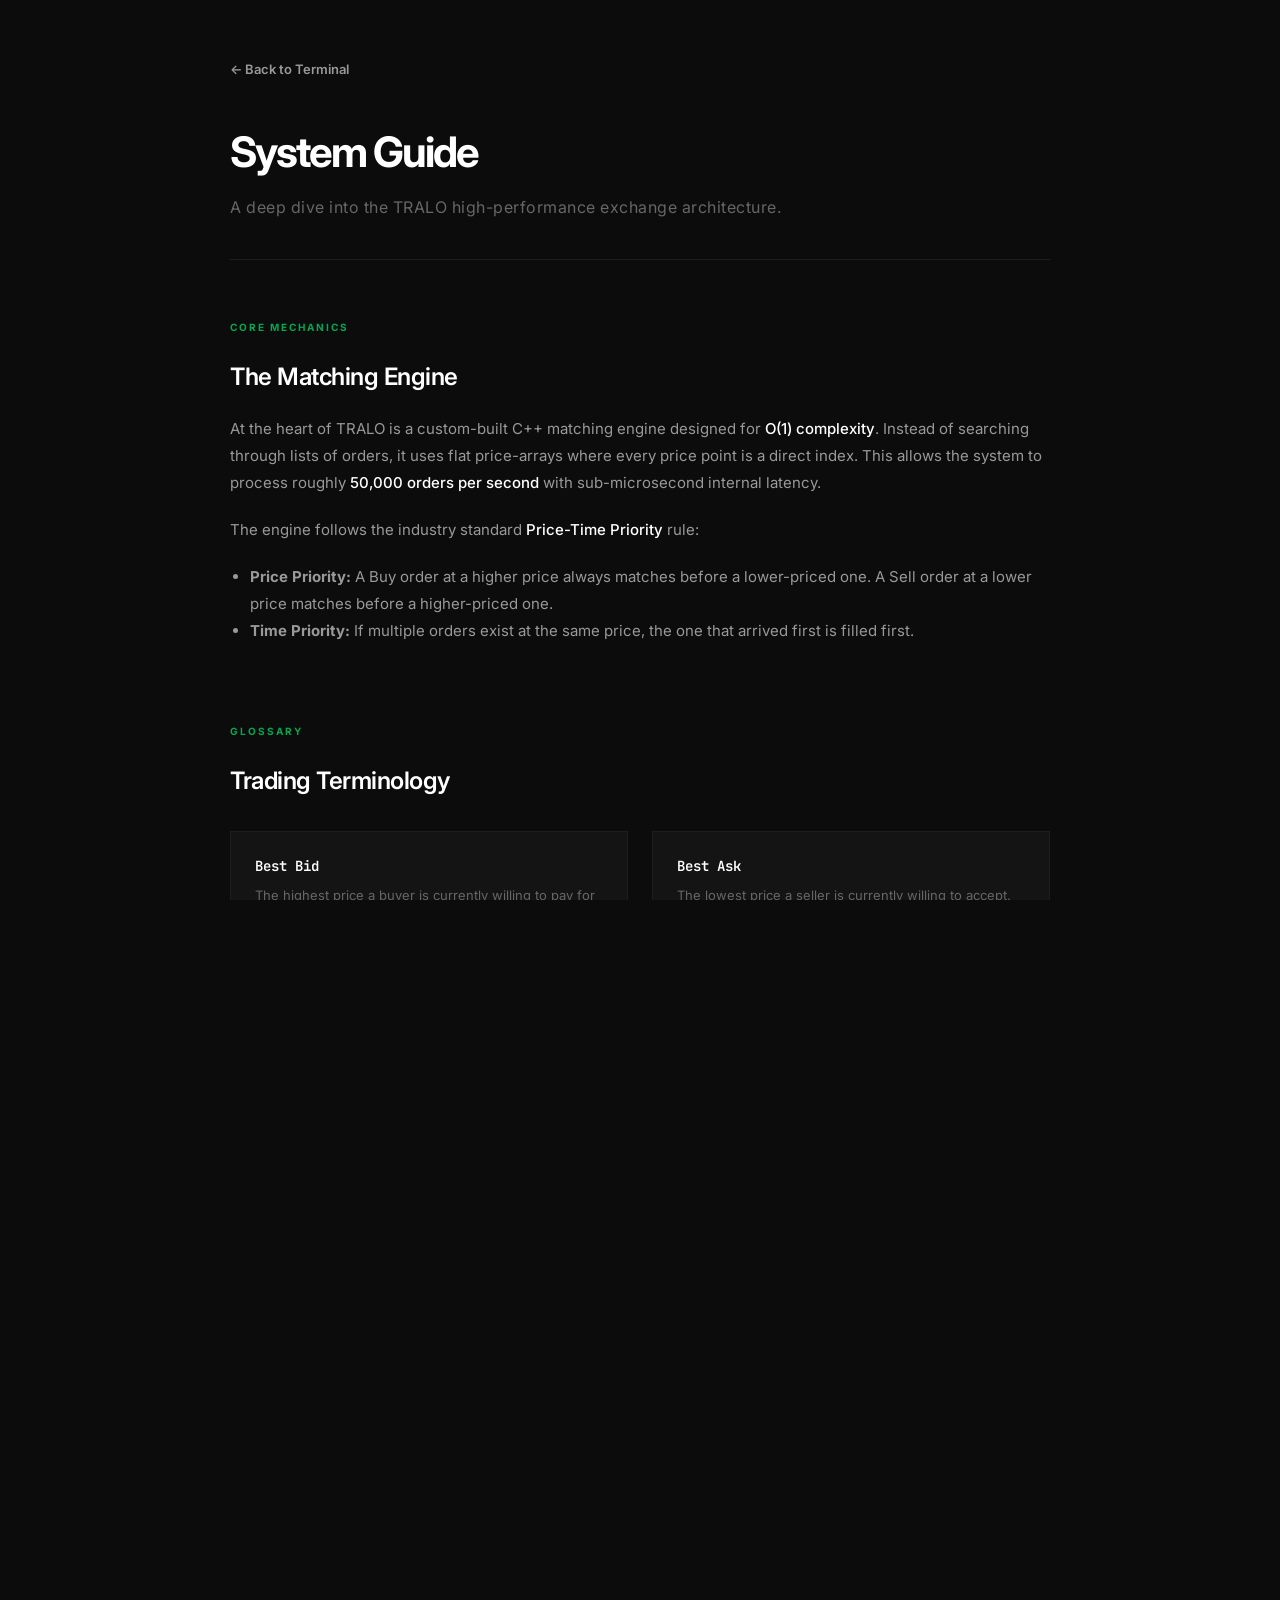
==== Frontend/guide.html @ 4547a2fd "Initial Commit" ====
<!DOCTYPE html>
<html lang="en">

<head>
    <meta charset="UTF-8">
    <meta name="viewport" content="width=device-width, initial-scale=1.0">
    <title>TRALO — System Guide</title>
    <link rel="stylesheet" href="style.css?v=3">
    <link rel="preconnect" href="https://fonts.googleapis.com">
    <link href="https://fonts.googleapis.com/css2?family=Inter:wght@300;400;500;600;700&family=JetBrains+Mono:wght@400;600&display=swap" rel="stylesheet">
    <style>
        body { overflow-y: auto; }
        .guide-container {
            max-width: 900px;
            margin: 60px auto;
            padding: 0 40px;
        }
        .guide-header {
            border-bottom: 1px solid var(--border);
            padding-bottom: 40px;
            margin-bottom: 60px;
        }
        .guide-title {
            font-size: 42px;
            font-weight: 700;
            letter-spacing: -2px;
            color: var(--bright);
            margin-bottom: 12px;
        }
        .guide-subtitle {
            font-size: 16px;
            color: var(--muted);
            letter-spacing: 0.5px;
        }
        .section {
            margin-bottom: 80px;
        }
        .section-title {
            font-size: 10px;
            font-weight: 700;
            letter-spacing: 2px;
            text-transform: uppercase;
            color: var(--green);
            margin-bottom: 24px;
        }
        .guide-h2 {
            font-size: 24px;
            font-weight: 600;
            color: var(--bright);
            margin-bottom: 20px;
            letter-spacing: -0.5px;
        }
        .guide-p {
            font-size: 15px;
            color: var(--soft);
            line-height: 1.8;
            margin-bottom: 20px;
        }
        .glossary-grid {
            display: grid;
            grid-template-columns: 1fr 1fr;
            gap: 24px;
            margin-top: 32px;
        }
        .glossary-card {
            background: var(--surface);
            border: 1px solid var(--border);
            padding: 24px;
        }
        .glossary-term {
            font-family: var(--mono);
            font-size: 14px;
            font-weight: 600;
            color: var(--bright);
            margin-bottom: 8px;
        }
        .glossary-def {
            font-size: 13px;
            color: var(--muted);
            line-height: 1.6;
        }
        .back-link {
            display: inline-flex;
            align-items: center;
            gap: 8px;
            color: var(--soft);
            text-decoration: none;
            font-size: 13px;
            font-weight: 600;
            margin-bottom: 40px;
            transition: color 0.2s;
        }
        .back-link:hover { color: var(--bright); }
        .highlight { color: var(--bright); font-weight: 500; }
        
        .bot-grid {
            display: grid;
            grid-template-columns: repeat(auto-fit, minmax(200px, 1fr));
            gap: 16px;
            margin-top: 24px;
        }
        .bot-card {
            background: var(--surface2);
            padding: 20px;
            border-bottom: 2px solid var(--border);
        }
        .bot-name {
            font-size: 12px;
            font-weight: 700;
            letter-spacing: 1px;
            color: var(--text);
            margin-bottom: 8px;
        }
        .bot-desc {
            font-size: 11px;
            color: var(--muted);
            line-height: 1.5;
        }

        .alert-box {
            background: rgba(0, 168, 82, 0.05);
            border-left: 3px solid var(--green);
            padding: 24px;
            margin: 40px 0;
        }
        .alert-title {
            font-size: 13px;
            font-weight: 700;
            color: var(--green);
            margin-bottom: 8px;
            text-transform: uppercase;
            letter-spacing: 1px;
        }
    </style>
</head>

<body>
    <div class="guide-container">
        <a href="index.html" class="back-link">← Back to Terminal</a>

        <header class="guide-header">
            <h1 class="guide-title">System Guide</h1>
            <p class="guide-subtitle">A deep dive into the TRALO high-performance exchange architecture.</p>
        </header>

        <!-- Section: How it Works -->
        <section class="section">
            <div class="section-title">Core Mechanics</div>
            <h2 class="guide-h2">The Matching Engine</h2>
            <p class="guide-p">
                At the heart of TRALO is a custom-built C++ matching engine designed for <span class="highlight">O(1) complexity</span>. 
                Instead of searching through lists of orders, it uses flat price-arrays where every price point is a direct index. 
                This allows the system to process roughly <span class="highlight">50,000 orders per second</span> with sub-microsecond internal latency.
            </p>
            <p class="guide-p">
                The engine follows the industry standard <span class="highlight">Price-Time Priority</span> rule:
            </p>
            <ul class="guide-p" style="padding-left: 20px;">
                <li><strong>Price Priority:</strong> A Buy order at a higher price always matches before a lower-priced one. A Sell order at a lower price matches before a higher-priced one.</li>
                <li><strong>Time Priority:</strong> If multiple orders exist at the same price, the one that arrived first is filled first.</li>
            </ul>
        </section>

        <!-- Section: Glossary -->
        <section class="section">
            <div class="section-title">Glossary</div>
            <h2 class="guide-h2">Trading Terminology</h2>
            <div class="glossary-grid">
                <div class="glossary-card">
                    <div class="glossary-term">Best Bid</div>
                    <div class="glossary-def">The highest price a buyer is currently willing to pay for a stock. It represents the "front" of the Buy queue.</div>
                </div>
                <div class="glossary-card">
                    <div class="glossary-term">Best Ask</div>
                    <div class="glossary-def">The lowest price a seller is currently willing to accept. Also known as the "Offer."</div>
                </div>
                <div class="glossary-card">
                    <div class="glossary-term">Spread</div>
                    <div class="glossary-def">The gap between the Best Ask and the Best Bid. A tighter spread usually indicates a more liquid and healthy market.</div>
                </div>
                <div class="glossary-card">
                    <div class="glossary-term">Market Depth</div>
                    <div class="glossary-def">The list of all pending orders at different price levels. It shows how much "supply" and "demand" exists beyond the ticker price.</div>
                </div>
                <div class="glossary-card">
                    <div class="glossary-term">Limit Order</div>
                    <div class="glossary-def">An order to trade at a specific price or better. It doesn't fill immediately unless a matching price exists in the book.</div>
                </div>
                <div class="glossary-card">
                    <div class="glossary-term">Fill Rate</div>
                    <div class="glossary-def">The percentage of your total orders that resulted in a successful trade (match). </div>
                </div>
            </div>
        </section>

        <!-- Section: Market Participants -->
        <section class="section">
            <div class="section-title">The Ecosystem</div>
            <h2 class="guide-h2">Simulated Traders (Bots)</h2>
            <p class="guide-p">
                To create a realistic trading environment, the system spawns 40 concurrent bot threads that simulate different market behaviors:
            </p>
            <div class="bot-grid">
                <div class="bot-card">
                    <div class="bot-name">Retail Traders</div>
                    <div class="bot-desc">Simulate individual humans. They place small, infrequent orders with random delays.</div>
                </div>
                <div class="bot-card">
                    <div class="bot-name">HFT Algos</div>
                    <div class="bot-desc">High-Frequency Trading bots. They spray thousands of orders to capture tiny price movements.</div>
                </div>
                <div class="bot-card">
                    <div class="bot-name">Market Makers</div>
                    <div class="bot-desc">Critical for liquidity. They constantly quote both Buy and Sell prices to keep the spread tight.</div>
                </div>
                <div class="bot-card">
                    <div class="bot-name">Snipers</div>
                    <div class="bot-desc">Stealthy bots that wait for specific bursts of volume to execute large "hidden" trades.</div>
                </div>
            </div>
        </section>

        <!-- Section: FAQ -->
        <section class="section">
            <div class="section-title">Technical FAQ</div>
            <h2 class="guide-h2">Common Questions</h2>
            
            <div class="alert-box">
                <div class="alert-title">Why does the Admin stream start at zero?</div>
                <p class="guide-p" style="margin-bottom: 0;">
                    The C++ Engine starts as soon as the backend launches. However, the Frontend only connects to a <span class="highlight">Live Stream</span>. 
                    The exchange does not store historical bot trades in a database to preserve performance. When you open the Admin page, 
                    you are "tuning in" to the live broadcast—you only see events occurring from that moment onwards.
                </p>
            </div>

            <div class="alert-box">
                <div class="alert-title">Price Improvement (Better Fills)</div>
                <p class="guide-p" style="margin-bottom: 0;">
                    If you place a BUY order at ₹3000 while the Best Ask is ₹2500, the exchange will match you at <span class="highlight">₹2500</span>. 
                    A Limit Order says: "I want to buy at THIS price OR BETTER." Since ₹2500 is better for you than ₹3000, the system gives you the lower price. 
                    This is a standard feature of real-world exchanges.
                </p>
            </div>

            <div class="alert-box" style="border-left-color: var(--red); background: rgba(255, 68, 68, 0.05);">
                <div class="alert-title" style="color: var(--red);">Circuit Breakers (Price Bands)</div>
                <p class="guide-p" style="margin-bottom: 0;">
                    To prevent "fat-finger" errors (accidentally typing too many zeros), the exchange enforces a <span class="highlight">±20% Price Band</span>. 
                    If you try to buy a stock trading at ₹2500 for ₹5000, the order will be rejected. This protects traders from extreme losses due to typos.
                </p>
            </div>
        </section>

        <footer style="padding: 100px 0 60px; text-align: center; border-top: 1px solid var(--border); color: var(--muted); font-size: 12px; letter-spacing: 1px;">
            TRALO EXCHANGE SIMULATION · VERSION 3.0
        </footer>
    </div>
</body>

</html>
---- Frontend/style.css ----
/* ===================================================
   TRALO — Exchange Terminal
   Monotonous Dark Theme — Charcoal / Silver / Black
=================================================== */

*, *::before, *::after { box-sizing: border-box; margin: 0; padding: 0; }

:root {
    --black:    #000000;
    --bg:       #0c0c0c;
    --surface:  #141414;
    --surface2: #1a1a1a;
    --border:   #1e1e1e;
    --border2:  #2a2a2a;
    --dim:      #444444;
    --muted:    #666666;
    --soft:     #999999;
    --text:     #d8d8d8;
    --bright:   #ffffff;
    --green:    #00a852;
    --green-dim:#005c2d;
    --red:      #e01c2e;
    --red-dim:  #7a0f19;
    --mono:     'JetBrains Mono', monospace;
}

html, body {
    height: 100%;
    background: var(--bg);
    color: var(--text);
    font-family: 'Inter', system-ui, sans-serif;
    font-size: 13px;
    line-height: 1.5;
    overflow: hidden;
}

/* ===== SCREENS ===== */
.screen { display: none; height: 100vh; width: 100%; }
.screen.active { display: flex; flex-direction: column; }

/* ===== AUTH ===== */
#screen-auth {
    justify-content: center;
    align-items: center;
    background: var(--bg);
}

.auth-wrapper {
    display: flex;
    flex-direction: column;
    align-items: center;
    gap: 40px;
    width: 100%;
    max-width: 440px;
    padding: 24px;
}

.brand { text-align: center; }
.brand-logo {
    font-size: 36px;
    font-weight: 700;
    letter-spacing: -2px;
    color: var(--bright);
}
.brand-sub {
    font-size: 12px;
    color: var(--muted);
    margin-top: 6px;
    letter-spacing: 0.5px;
}

.auth-card {
    width: 100%;
    background: var(--surface);
    border: 1px solid var(--border2);
    padding: 32px;
}

.auth-tabs {
    display: flex;
    border-bottom: 1px solid var(--border2);
    margin-bottom: 28px;
}

.auth-tab {
    flex: 1;
    background: none;
    border: none;
    border-bottom: 2px solid transparent;
    padding: 10px;
    color: var(--muted);
    font-weight: 600;
    font-size: 13px;
    cursor: pointer;
    letter-spacing: 0.5px;
    transition: color 0.2s;
}
.auth-tab.active { color: var(--bright); border-bottom-color: var(--bright); }

.auth-panel { display: none; }
.auth-panel.active { display: block; }

.form-field { margin-bottom: 20px; }
.form-field label {
    display: block;
    font-size: 10px;
    font-weight: 600;
    text-transform: uppercase;
    letter-spacing: 1.2px;
    color: var(--soft);
    margin-bottom: 8px;
}
.form-field input, .form-field select {
    width: 100%;
    background: var(--black);
    border: 1px solid var(--border2);
    color: var(--bright);
    padding: 11px 14px;
    font-size: 14px;
    outline: none;
    transition: border-color 0.2s;
}
.form-field input:focus, .form-field select:focus { border-color: var(--dim); }

.btn-primary {
    width: 100%;
    background: #fff;
    color: #000;
    border: none;
    padding: 14px;
    font-weight: 700;
    font-size: 13px;
    cursor: pointer;
    letter-spacing: 0.5px;
    transition: background 0.15s, transform 0.1s, box-shadow 0.1s;
    margin-top: 4px;
    position: relative;
}
.btn-primary:hover  { background: #e0e0e0; }
.btn-primary:active { background: #bdbdbd; transform: scale(0.98); box-shadow: 0 0 0 2px #555 inset; }

.form-error  { color: var(--red);   font-size: 12px; margin-bottom: 12px; min-height: 18px; }
.form-success{ color: var(--green); font-size: 12px; margin-bottom: 12px; min-height: 18px; }

/* ===== TOPBAR ===== */
.topbar {
    height: 52px;
    min-height: 52px;
    background: var(--surface);
    border-bottom: 1px solid var(--border);
    display: flex;
    align-items: center;
    justify-content: space-between;
    padding: 0 24px;
    gap: 16px;
    flex-shrink: 0;
}

.topbar-left  { display: flex; align-items: center; gap: 12px; }
.topbar-center{ display: flex; align-items: center; gap: 0; }
.topbar-right { display: flex; align-items: center; gap: 16px; }

.nav-logo {
    font-weight: 700;
    font-size: 18px;
    letter-spacing: -1px;
    color: var(--bright);
}

.nav-tag {
    font-size: 9px;
    font-weight: 700;
    letter-spacing: 2px;
    text-transform: uppercase;
    background: var(--border2);
    color: var(--soft);
    padding: 2px 7px;
}
.nav-tag.admin { background: var(--green-dim); color: var(--green); }

.nav-user { font-size: 12px; color: var(--soft); }

.ws-indicator {
    display: flex;
    align-items: center;
    gap: 5px;
    font-size: 10px;
    color: var(--muted);
    letter-spacing: 1px;
}
.ws-dot {
    width: 6px; height: 6px;
    border-radius: 50%;
    background: var(--muted);
    transition: background 0.5s;
}
.ws-indicator.connected .ws-dot { background: var(--green); animation: pulse 2s infinite; }

@keyframes pulse {
    0%,100% { opacity: 1; }
    50% { opacity: 0.3; }
}

.logout-btn { background: transparent; border: 1px solid var(--border2); color: var(--muted); padding: 4px 12px; border-radius: 4px; cursor: pointer; font-size: 12px; transition: border-color 0.15s, color 0.15s, transform 0.1s; }
.logout-btn:hover  { border-color: var(--dim); color: var(--text); }
.logout-btn:active { transform: scale(0.96); border-color: #666; }

/* ===== TRADER LAYOUT ===== */
.trader-layout {
    display: grid;
    grid-template-columns: 260px 1fr 300px;
    flex: 1;
    overflow: hidden;
}

/* ---- Market Watch ---- */
.market-watch {
    background: var(--surface);
    border-right: 1px solid var(--border);
    display: flex;
    flex-direction: column;
    overflow: hidden;
}

.panel-title {
    font-size: 10px;
    font-weight: 700;
    letter-spacing: 1.5px;
    text-transform: uppercase;
    color: var(--muted);
    padding: 16px 20px 12px;
    border-bottom: 1px solid var(--border);
    flex-shrink: 0;
}

.stock-list { overflow-y: auto; flex: 1; }

.stock-item {
    padding: 16px 20px;
    border-bottom: 1px solid var(--border);
    cursor: pointer;
    display: flex;
    justify-content: space-between;
    align-items: center;
    transition: background 0.15s;
}
.stock-item:hover { background: var(--surface2); }
.stock-item.selected {
    background: var(--surface2);
    border-left: 2px solid var(--green);
}

.stock-name {
    font-weight: 600;
    font-size: 13px;
    color: var(--bright);
    letter-spacing: -0.3px;
}
.stock-exchange { font-size: 10px; color: var(--muted); margin-top: 2px; }

.stock-price-col { text-align: right; }
.stock-price {
    font-family: var(--mono);
    font-size: 13px;
    font-weight: 600;
    color: var(--text);
}
.stock-bid { font-size: 10px; color: var(--muted); margin-top: 2px; font-family: var(--mono); }

/* ---- Main Center ---- */
.trader-main {
    display: flex;
    flex-direction: column;
    overflow-y: auto;
    background: var(--bg);
}

.empty-state {
    flex: 1;
    display: flex;
    flex-direction: column;
    gap: 12px;
    justify-content: center;
    align-items: center;
    color: var(--muted);
}
.empty-icon { font-size: 40px; opacity: 0.3; }
.empty-text { font-size: 13px; }

.detail-pane { display: flex; flex-direction: column; height: 100%; }
.detail-pane.hidden { display: none; }

.detail-header {
    display: flex;
    align-items: center;
    gap: 32px;
    padding: 20px 28px;
    border-bottom: 1px solid var(--border);
    flex-shrink: 0;
    flex-wrap: wrap;
}

.detail-symbol {
    font-size: 22px;
    font-weight: 700;
    color: var(--bright);
    letter-spacing: -1px;
}
.detail-exchange { font-size: 11px; color: var(--muted); margin-top: 2px; }

.detail-prices { display: flex; align-items: center; gap: 20px; flex: 1; }
.price-box { display: flex; flex-direction: column; gap: 3px; }
.price-label { font-size: 10px; color: var(--muted); text-transform: uppercase; letter-spacing: 0.8px; }
.price-value { font-family: var(--mono); font-size: 18px; font-weight: 600; color: var(--text); }
.price-value.buy { color: var(--green); }
.price-value.sell { color: var(--red); }
.price-sep { color: var(--border2); font-size: 20px; }

.btn-close-detail {
    margin-left: auto;
    background: none;
    border: 1px solid var(--border2);
    color: var(--muted);
    width: 32px; height: 32px;
    cursor: pointer;
    font-size: 14px;
    display: flex; align-items: center; justify-content: center;
    transition: border-color 0.2s;
}
.btn-close-detail:hover { border-color: var(--dim); color: var(--text); }

/* Market Depth */
.depth-section {
    display: flex;
    padding: 20px 28px;
    gap: 0;
    border-bottom: 1px solid var(--border);
    flex-shrink: 0;
}
.depth-half { flex: 1; }
.depth-divider { width: 1px; background: var(--border); margin: 0 20px; }

.depth-header {
    display: grid;
    grid-template-columns: 1fr 1fr 1fr;
    padding: 0 0 8px;
    font-size: 10px;
    font-weight: 600;
    letter-spacing: 1px;
    color: var(--muted);
    text-transform: uppercase;
    border-bottom: 1px solid var(--border);
    margin-bottom: 4px;
}
.depth-col { }
.depth-col.qty { text-align: center; }
.depth-col.bar-header { text-align: right; }

.depth-rows { display: flex; flex-direction: column; gap: 1px; }
.depth-row {
    display: grid;
    grid-template-columns: 1fr 1fr 1fr;
    padding: 5px 0;
    font-family: var(--mono);
    font-size: 11px;
    position: relative;
    border-radius: 2px;
    overflow: hidden;
}
.depth-bar {
    position: absolute;
    top: 0; bottom: 0;
    opacity: 0.08;
    border-radius: 2px;
}
.buy-side .depth-bar  { background: var(--green); right: 0; }
.sell-side .depth-bar { background: var(--red);   left: 0; }
.depth-price.buy-price  { color: var(--green); position: relative; z-index: 1; }
.depth-price.sell-price { color: var(--red);   position: relative; z-index: 1; }
.depth-qty { text-align: center; position: relative; z-index: 1; color: var(--soft); }
.depth-bar-cell { text-align: right; position: relative; z-index: 1; }

/* Order Section */
.order-section {
    padding: 20px 28px;
    flex-shrink: 0;
}

.order-tabs {
    display: flex;
    gap: 0;
    border: 1px solid var(--border2);
    width: fit-content;
    margin-bottom: 20px;
}

.order-tab {
    background: none;
    border: none;
    padding: 8px 28px;
    font-size: 12px;
    font-weight: 700;
    letter-spacing: 1px;
    cursor: pointer;
    color: var(--muted);
    transition: background 0.2s, color 0.2s;
}
.order-tab.active.buy-tab  { background: var(--green); color: white; }
.order-tab.active.sell-tab { background: var(--red); color: white; }
.order-tab:not(.active)    { }
.order-tab:not(.active):hover { background: var(--surface2); color: var(--text); }

.order-fields { display: flex; gap: 20px; margin-bottom: 16px; }
.field-group { flex: 1; }
.field-group label {
    display: block;
    font-size: 10px;
    font-weight: 600;
    text-transform: uppercase;
    letter-spacing: 1px;
    color: var(--muted);
    margin-bottom: 8px;
}
.field-group input {
    width: 100%;
    background: var(--surface);
    border: 1px solid var(--border2);
    color: var(--bright);
    padding: 10px 14px;
    font-size: 14px;
    font-family: var(--mono);
    outline: none;
}
.field-group input:focus { border-color: var(--dim); }

.order-total {
    font-family: var(--mono);
    font-size: 12px;
    color: var(--soft);
    margin-bottom: 16px;
}

.btn-order {
    border: none;
    padding: 12px 32px;
    font-weight: 700;
    font-size: 13px;
    cursor: pointer;
    letter-spacing: 0.5px;
    transition: opacity 0.15s, transform 0.1s;
}
.btn-order.buy  { background: var(--green); color: white; }
.btn-order.sell { background: var(--red);   color: white; }
.btn-order:hover  { opacity: 0.85; }
.btn-order:active { opacity: 0.7; transform: scale(0.97); }

.market-tip {
    font-size: 11px;
    padding: 10px 14px;
    background: var(--surface2);
    border-left: 3px solid var(--dim);
    margin-bottom: 16px;
    color: var(--soft);
    line-height: 1.5;
}
.market-tip em {
    color: var(--bright);
    font-style: normal;
    font-weight: 600;
    font-family: var(--mono);
}
.market-tip.ready-buy { border-left-color: var(--green); }
.market-tip.ready-sell { border-left-color: var(--red); }

/* ---- Orders Panel ---- */
.orders-panel {
    background: var(--surface);
    border-left: 1px solid var(--border);
    display: flex;
    flex-direction: column;
    overflow: hidden;
}

.system-latency {
    font-family: var(--mono);
    font-size: 10px;
    color: var(--green);
    padding: 8px 20px;
    border-bottom: 1px solid var(--border);
    letter-spacing: 0.5px;
}

.orders-list { overflow-y: auto; flex: 1; padding: 8px 0; }

.no-orders-msg {
    color: var(--muted);
    font-size: 12px;
    padding: 24px 20px;
    text-align: center;
}

.order-entry {
    padding: 12px 20px;
    border-bottom: 1px solid var(--border);
}
.order-entry-top {
    display: flex;
    justify-content: space-between;
    align-items: center;
    margin-bottom: 4px;
}
.order-sym    { font-weight: 600; font-size: 12px; color: var(--bright); }
.order-type   { font-size: 10px; font-weight: 700; letter-spacing: 1px; }
.order-type.BUY  { color: var(--green); }
.order-type.SELL { color: var(--red);   }

.order-entry-bot {
    display: flex;
    justify-content: space-between;
    font-family: var(--mono);
    font-size: 11px;
    color: var(--soft);
}
.order-latency-val {
    font-weight: 600;
    color: var(--green);
}
.order-status {
    font-size: 10px;
    color: var(--muted);
}
.order-status.filled { color: var(--green); }
.order-status.pending { color: var(--soft); }

/* ===== ADMIN ===== */
.admin-nav {
    background: none;
    border: none;
    border-bottom: 2px solid transparent;
    color: var(--muted);
    font-size: 12px;
    font-weight: 600;
    letter-spacing: 0.5px;
    cursor: pointer;
    padding: 0 20px;
    height: 52px;
    transition: color 0.2s;
}
.admin-nav.active { color: var(--bright); border-bottom-color: var(--bright); }

.admin-panel { display: none; flex: 1; flex-direction: column; overflow-y: auto; }
.admin-panel.active { display: flex; }

.admin-metrics {
    display: grid;
    grid-template-columns: repeat(4, 1fr);
    gap: 0;
    border-bottom: 1px solid var(--border);
    flex-shrink: 0;
}

.admin-metric-card {
    padding: 20px 28px;
    border-right: 1px solid var(--border);
}
.admin-metric-card:last-child { border-right: none; }
.admin-metric-card label {
    display: block;
    font-size: 10px;
    font-weight: 600;
    letter-spacing: 1px;
    text-transform: uppercase;
    color: var(--muted);
    margin-bottom: 8px;
}
.metric-value {
    font-family: var(--mono);
    font-size: 22px;
    font-weight: 600;
    color: var(--bright);
}
.metric-value span { font-size: 13px; color: var(--muted); }

/* Stream Table */
.stream-table-wrap { flex: 1; overflow-y: auto; }
.stream-table {
    width: 100%;
    border-collapse: collapse;
    font-size: 12px;
}
.stream-table th {
    text-align: left;
    padding: 12px 20px;
    font-size: 10px;
    font-weight: 600;
    letter-spacing: 1px;
    text-transform: uppercase;
    color: var(--muted);
    border-bottom: 1px solid var(--border);
    position: sticky;
    top: 0;
    background: var(--surface);
    z-index: 2;
}
.stream-table td {
    padding: 10px 20px;
    border-bottom: 1px solid var(--border);
    font-family: var(--mono);
    color: var(--text);
}
.stream-table tbody tr:hover { background: var(--surface2); }

.side-badge {
    font-size: 10px;
    font-weight: 700;
    letter-spacing: 0.5px;
    padding: 2px 6px;
    border-radius: 2px;
}
.side-badge.BUY  { background: var(--green-dim); color: var(--green); }
.side-badge.SELL { background: var(--red-dim);   color: var(--red); }

.source-badge {
    font-size: 10px;
    font-weight: 600;
    padding: 2px 6px;
    letter-spacing: 0.5px;
}
.source-badge.manual { color: var(--bright); background: var(--border2); }
.source-badge.bot    { color: var(--muted);  background: transparent; }

.status-accepted { color: var(--green); font-size: 11px; }
.status-filled   { color: var(--bright); font-size: 11px; font-weight: 600; }

/* Fairness Panel */
#panel-fairness {
    padding: 28px;
    flex-direction: column;
    gap: 24px;
}
.fairness-grid {
    display: grid;
    grid-template-columns: 1fr 1fr;
    gap: 24px;
}
.chart-card {
    background: var(--surface);
    border: 1px solid var(--border);
    padding: 24px;
    display: flex;
    flex-direction: column;
    gap: 8px;
}
.chart-title {
    font-size: 13px;
    font-weight: 600;
    color: var(--bright);
}
.chart-desc {
    font-size: 11px;
    color: var(--muted);
    line-height: 1.6;
    margin-bottom: 8px;
}
.chart-wrap { position: relative; height: 260px; }

.fairness-note {
    background: var(--surface);
    border: 1px solid var(--border);
    border-left: 3px solid var(--green);
    padding: 16px 20px;
    font-size: 12px;
    color: var(--soft);
    line-height: 1.7;
}
.fairness-note strong { color: var(--text); }
.fairness-note em { color: var(--bright); font-style: normal; }

/* ===== SCROLLBAR ===== */
::-webkit-scrollbar       { width: 5px; height: 5px; }
::-webkit-scrollbar-track { background: transparent; }
::-webkit-scrollbar-thumb { background: var(--border2); border-radius: 3px; }

.hidden { display: none !important; }
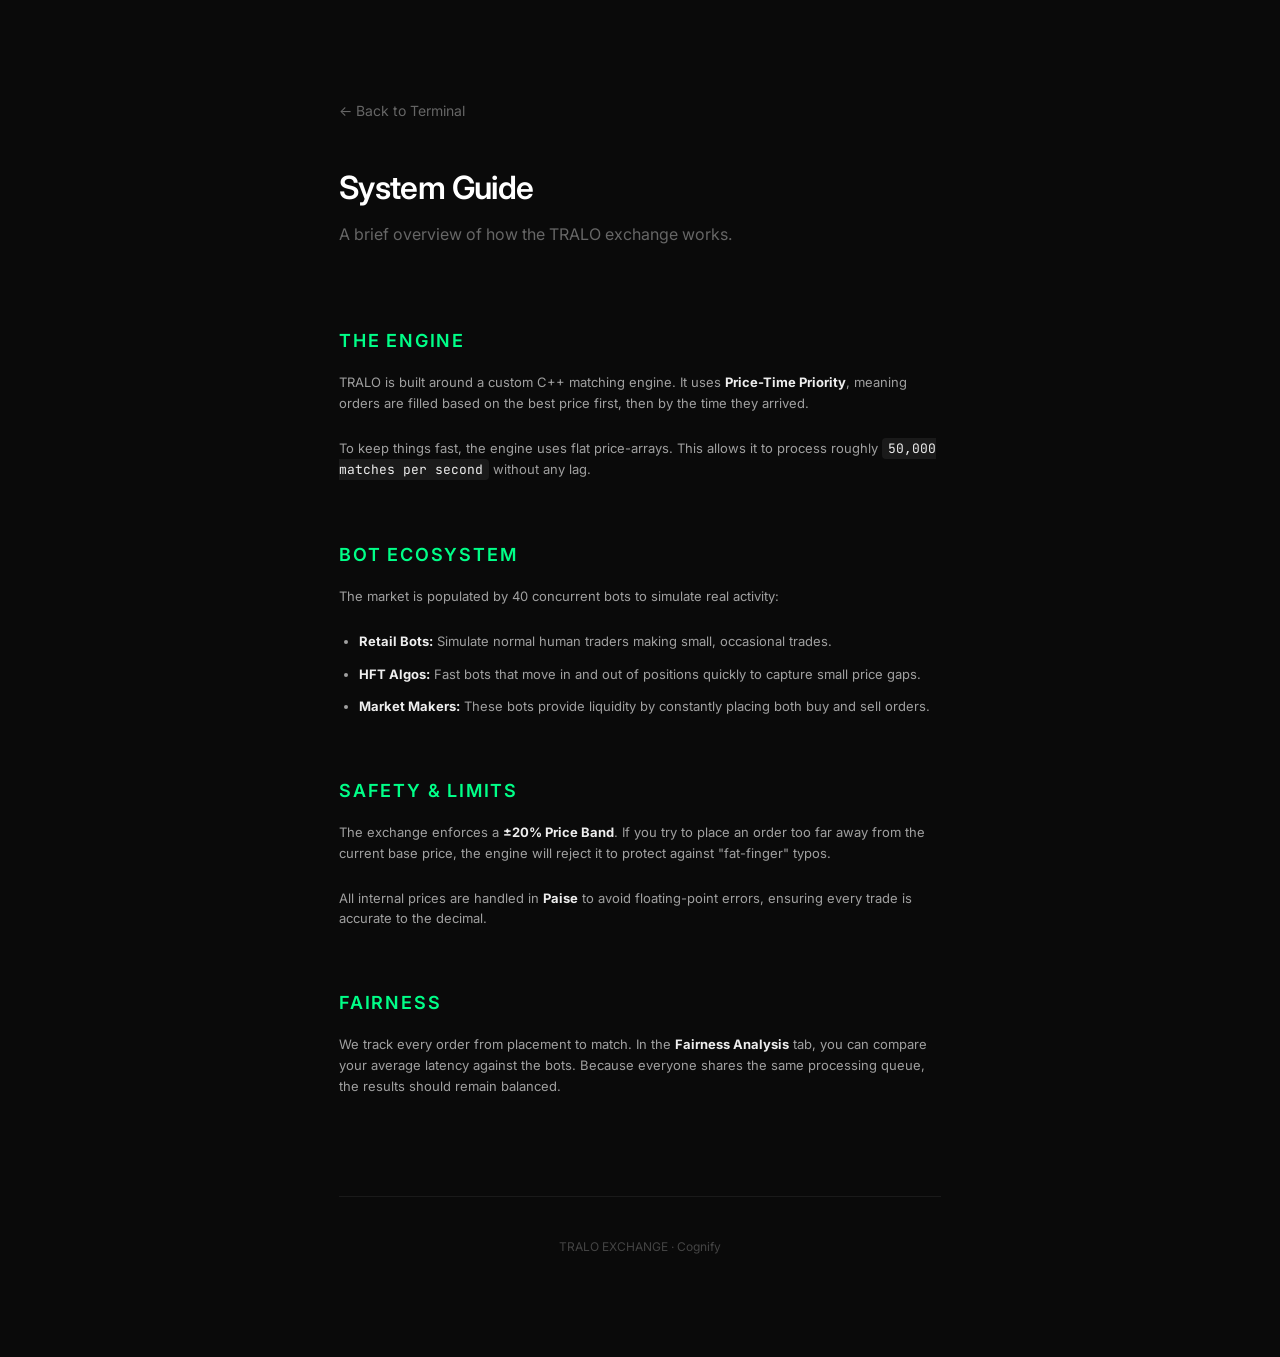
==== commit f5637c0b: "New Chnages added - Fairness Analysation and Frontend updation." ====
--- a/Frontend/guide.html
+++ b/Frontend/guide.html
@@ -4,258 +4,174 @@
 <head>
     <meta charset="UTF-8">
     <meta name="viewport" content="width=device-width, initial-scale=1.0">
-    <title>TRALO — System Guide</title>
-    <link rel="stylesheet" href="style.css?v=3">
-    <link rel="preconnect" href="https://fonts.googleapis.com">
-    <link href="https://fonts.googleapis.com/css2?family=Inter:wght@300;400;500;600;700&family=JetBrains+Mono:wght@400;600&display=swap" rel="stylesheet">
+    <title>TRALO - Guide</title>
+    <link rel="stylesheet" href="style.css?v=4">
+    <link href="https://fonts.googleapis.com/css2?family=Inter:wght@400;600&family=JetBrains+Mono&display=swap"
+        rel="stylesheet">
     <style>
-        body { overflow-y: auto; }
-        .guide-container {
-            max-width: 900px;
-            margin: 60px auto;
-            padding: 0 40px;
+        html,
+        body {
+            overflow: auto !important;
+            height: auto !important;
         }
-        .guide-header {
-            border-bottom: 1px solid var(--border);
-            padding-bottom: 40px;
+
+        body {
+            background-color: #0a0a0a;
+            color: #d1d1d1;
+            font-family: 'Inter', sans-serif;
+            line-height: 1.6;
+            margin: 0;
+            padding: 0;
+        }
+
+        .container {
+            max-width: 650px;
+            margin: 100px auto;
+            padding: 0 24px;
+        }
+
+        header {
+            margin-bottom: 80px;
+        }
+
+        h1 {
+            font-size: 32px;
+            font-weight: 600;
+            color: #ffffff;
+            margin-bottom: 8px;
+            letter-spacing: -0.02em;
+        }
+
+        .subtitle {
+            color: #666;
+            font-size: 16px;
+        }
+
+        section {
             margin-bottom: 60px;
         }
-        .guide-title {
-            font-size: 42px;
-            font-weight: 700;
-            letter-spacing: -2px;
-            color: var(--bright);
+
+        h2 {
+            font-size: 18px;
+            font-weight: 600;
+            color: #00ff88;
+            margin-bottom: 16px;
+            text-transform: uppercase;
+            letter-spacing: 0.1em;
+        }
+
+        p {
+            margin-bottom: 24px;
+            color: #a0a0a0;
+        }
+
+        ul {
+            padding-left: 20px;
+            margin-bottom: 24px;
+            color: #a0a0a0;
+        }
+
+        li {
             margin-bottom: 12px;
         }
-        .guide-subtitle {
-            font-size: 16px;
-            color: var(--muted);
-            letter-spacing: 0.5px;
+
+        .code-inline {
+            font-family: 'JetBrains Mono', monospace;
+            background: #1a1a1a;
+            padding: 2px 6px;
+            border-radius: 4px;
+            font-size: 13px;
+            color: #eee;
         }
-        .section {
-            margin-bottom: 80px;
+
+        .footer {
+            margin-top: 100px;
+            padding-top: 40px;
+            border-top: 1px solid #1a1a1a;
+            font-size: 12px;
+            color: #444;
+            text-align: center;
         }
-        .section-title {
-            font-size: 10px;
-            font-weight: 700;
-            letter-spacing: 2px;
-            text-transform: uppercase;
-            color: var(--green);
-            margin-bottom: 24px;
-        }
-        .guide-h2 {
-            font-size: 24px;
-            font-weight: 600;
-            color: var(--bright);
-            margin-bottom: 20px;
-            letter-spacing: -0.5px;
-        }
-        .guide-p {
-            font-size: 15px;
-            color: var(--soft);
-            line-height: 1.8;
-            margin-bottom: 20px;
-        }
-        .glossary-grid {
-            display: grid;
-            grid-template-columns: 1fr 1fr;
-            gap: 24px;
-            margin-top: 32px;
-        }
-        .glossary-card {
-            background: var(--surface);
-            border: 1px solid var(--border);
-            padding: 24px;
-        }
-        .glossary-term {
-            font-family: var(--mono);
+
+        a.back-btn {
+            color: #666;
+            text-decoration: none;
             font-size: 14px;
-            font-weight: 600;
-            color: var(--bright);
-            margin-bottom: 8px;
-        }
-        .glossary-def {
-            font-size: 13px;
-            color: var(--muted);
-            line-height: 1.6;
-        }
-        .back-link {
-            display: inline-flex;
-            align-items: center;
-            gap: 8px;
-            color: var(--soft);
-            text-decoration: none;
-            font-size: 13px;
-            font-weight: 600;
+            display: inline-block;
             margin-bottom: 40px;
             transition: color 0.2s;
         }
-        .back-link:hover { color: var(--bright); }
-        .highlight { color: var(--bright); font-weight: 500; }
-        
-        .bot-grid {
-            display: grid;
-            grid-template-columns: repeat(auto-fit, minmax(200px, 1fr));
-            gap: 16px;
-            margin-top: 24px;
-        }
-        .bot-card {
-            background: var(--surface2);
-            padding: 20px;
-            border-bottom: 2px solid var(--border);
-        }
-        .bot-name {
-            font-size: 12px;
-            font-weight: 700;
-            letter-spacing: 1px;
-            color: var(--text);
-            margin-bottom: 8px;
-        }
-        .bot-desc {
-            font-size: 11px;
-            color: var(--muted);
-            line-height: 1.5;
+
+        a.back-btn:hover {
+            color: #fff;
         }
 
-        .alert-box {
-            background: rgba(0, 168, 82, 0.05);
-            border-left: 3px solid var(--green);
-            padding: 24px;
-            margin: 40px 0;
-        }
-        .alert-title {
-            font-size: 13px;
-            font-weight: 700;
-            color: var(--green);
-            margin-bottom: 8px;
-            text-transform: uppercase;
-            letter-spacing: 1px;
+        strong {
+            color: #eee;
         }
     </style>
 </head>
 
 <body>
-    <div class="guide-container">
-        <a href="index.html" class="back-link">← Back to Terminal</a>
+    <div class="container">
+        <a href="index.html" class="back-btn">← Back to Terminal</a>
 
-        <header class="guide-header">
-            <h1 class="guide-title">System Guide</h1>
-            <p class="guide-subtitle">A deep dive into the TRALO high-performance exchange architecture.</p>
+        <header>
+            <h1>System Guide</h1>
+            <div class="subtitle">A brief overview of how the TRALO exchange works.</div>
         </header>
 
-        <!-- Section: How it Works -->
-        <section class="section">
-            <div class="section-title">Core Mechanics</div>
-            <h2 class="guide-h2">The Matching Engine</h2>
-            <p class="guide-p">
-                At the heart of TRALO is a custom-built C++ matching engine designed for <span class="highlight">O(1) complexity</span>. 
-                Instead of searching through lists of orders, it uses flat price-arrays where every price point is a direct index. 
-                This allows the system to process roughly <span class="highlight">50,000 orders per second</span> with sub-microsecond internal latency.
+        <section>
+            <h2>The Engine</h2>
+            <p>
+                TRALO is built around a custom C++ matching engine. It uses <strong>Price-Time Priority</strong>,
+                meaning orders are filled based on the best price first, then by the time they arrived.
             </p>
-            <p class="guide-p">
-                The engine follows the industry standard <span class="highlight">Price-Time Priority</span> rule:
+            <p>
+                To keep things fast, the engine uses flat price-arrays. This allows it to process roughly <span
+                    class="code-inline">50,000 matches per second</span> without any lag.
             </p>
-            <ul class="guide-p" style="padding-left: 20px;">
-                <li><strong>Price Priority:</strong> A Buy order at a higher price always matches before a lower-priced one. A Sell order at a lower price matches before a higher-priced one.</li>
-                <li><strong>Time Priority:</strong> If multiple orders exist at the same price, the one that arrived first is filled first.</li>
+        </section>
+
+        <section>
+            <h2>Bot Ecosystem</h2>
+            <p>
+                The market is populated by 40 concurrent bots to simulate real activity:
+            </p>
+            <ul>
+                <li><strong>Retail Bots:</strong> Simulate normal human traders making small, occasional trades.</li>
+                <li><strong>HFT Algos:</strong> Fast bots that move in and out of positions quickly to capture small
+                    price gaps.</li>
+                <li><strong>Market Makers:</strong> These bots provide liquidity by constantly placing both buy and sell
+                    orders.</li>
             </ul>
         </section>
 
-        <!-- Section: Glossary -->
-        <section class="section">
-            <div class="section-title">Glossary</div>
-            <h2 class="guide-h2">Trading Terminology</h2>
-            <div class="glossary-grid">
-                <div class="glossary-card">
-                    <div class="glossary-term">Best Bid</div>
-                    <div class="glossary-def">The highest price a buyer is currently willing to pay for a stock. It represents the "front" of the Buy queue.</div>
-                </div>
-                <div class="glossary-card">
-                    <div class="glossary-term">Best Ask</div>
-                    <div class="glossary-def">The lowest price a seller is currently willing to accept. Also known as the "Offer."</div>
-                </div>
-                <div class="glossary-card">
-                    <div class="glossary-term">Spread</div>
-                    <div class="glossary-def">The gap between the Best Ask and the Best Bid. A tighter spread usually indicates a more liquid and healthy market.</div>
-                </div>
-                <div class="glossary-card">
-                    <div class="glossary-term">Market Depth</div>
-                    <div class="glossary-def">The list of all pending orders at different price levels. It shows how much "supply" and "demand" exists beyond the ticker price.</div>
-                </div>
-                <div class="glossary-card">
-                    <div class="glossary-term">Limit Order</div>
-                    <div class="glossary-def">An order to trade at a specific price or better. It doesn't fill immediately unless a matching price exists in the book.</div>
-                </div>
-                <div class="glossary-card">
-                    <div class="glossary-term">Fill Rate</div>
-                    <div class="glossary-def">The percentage of your total orders that resulted in a successful trade (match). </div>
-                </div>
-            </div>
+        <section>
+            <h2>Safety & Limits</h2>
+            <p>
+                The exchange enforces a <strong>±20% Price Band</strong>. If you try to place an order too far away from
+                the current base price, the engine will reject it to protect against "fat-finger" typos.
+            </p>
+            <p>
+                All internal prices are handled in <strong>Paise</strong> to avoid floating-point errors, ensuring every
+                trade is accurate to the decimal.
+            </p>
         </section>
 
-        <!-- Section: Market Participants -->
-        <section class="section">
-            <div class="section-title">The Ecosystem</div>
-            <h2 class="guide-h2">Simulated Traders (Bots)</h2>
-            <p class="guide-p">
-                To create a realistic trading environment, the system spawns 40 concurrent bot threads that simulate different market behaviors:
+        <section>
+            <h2>Fairness</h2>
+            <p>
+                We track every order from placement to match. In the <strong>Fairness Analysis</strong> tab, you can
+                compare your average latency against the bots. Because everyone shares the same processing queue, the
+                results should remain balanced.
             </p>
-            <div class="bot-grid">
-                <div class="bot-card">
-                    <div class="bot-name">Retail Traders</div>
-                    <div class="bot-desc">Simulate individual humans. They place small, infrequent orders with random delays.</div>
-                </div>
-                <div class="bot-card">
-                    <div class="bot-name">HFT Algos</div>
-                    <div class="bot-desc">High-Frequency Trading bots. They spray thousands of orders to capture tiny price movements.</div>
-                </div>
-                <div class="bot-card">
-                    <div class="bot-name">Market Makers</div>
-                    <div class="bot-desc">Critical for liquidity. They constantly quote both Buy and Sell prices to keep the spread tight.</div>
-                </div>
-                <div class="bot-card">
-                    <div class="bot-name">Snipers</div>
-                    <div class="bot-desc">Stealthy bots that wait for specific bursts of volume to execute large "hidden" trades.</div>
-                </div>
-            </div>
         </section>
 
-        <!-- Section: FAQ -->
-        <section class="section">
-            <div class="section-title">Technical FAQ</div>
-            <h2 class="guide-h2">Common Questions</h2>
-            
-            <div class="alert-box">
-                <div class="alert-title">Why does the Admin stream start at zero?</div>
-                <p class="guide-p" style="margin-bottom: 0;">
-                    The C++ Engine starts as soon as the backend launches. However, the Frontend only connects to a <span class="highlight">Live Stream</span>. 
-                    The exchange does not store historical bot trades in a database to preserve performance. When you open the Admin page, 
-                    you are "tuning in" to the live broadcast—you only see events occurring from that moment onwards.
-                </p>
-            </div>
-
-            <div class="alert-box">
-                <div class="alert-title">Price Improvement (Better Fills)</div>
-                <p class="guide-p" style="margin-bottom: 0;">
-                    If you place a BUY order at ₹3000 while the Best Ask is ₹2500, the exchange will match you at <span class="highlight">₹2500</span>. 
-                    A Limit Order says: "I want to buy at THIS price OR BETTER." Since ₹2500 is better for you than ₹3000, the system gives you the lower price. 
-                    This is a standard feature of real-world exchanges.
-                </p>
-            </div>
-
-            <div class="alert-box" style="border-left-color: var(--red); background: rgba(255, 68, 68, 0.05);">
-                <div class="alert-title" style="color: var(--red);">Circuit Breakers (Price Bands)</div>
-                <p class="guide-p" style="margin-bottom: 0;">
-                    To prevent "fat-finger" errors (accidentally typing too many zeros), the exchange enforces a <span class="highlight">±20% Price Band</span>. 
-                    If you try to buy a stock trading at ₹2500 for ₹5000, the order will be rejected. This protects traders from extreme losses due to typos.
-                </p>
-            </div>
-        </section>
-
-        <footer style="padding: 100px 0 60px; text-align: center; border-top: 1px solid var(--border); color: var(--muted); font-size: 12px; letter-spacing: 1px;">
-            TRALO EXCHANGE SIMULATION · VERSION 3.0
-        </footer>
+        <div class="footer">
+            TRALO EXCHANGE · Cognify
+        </div>
     </div>
 </body>
 
-</html>
+</html>
--- a/Frontend/style.css
+++ b/Frontend/style.css
@@ -3,28 +3,35 @@
    Monotonous Dark Theme — Charcoal / Silver / Black
 =================================================== */
 
-*, *::before, *::after { box-sizing: border-box; margin: 0; padding: 0; }
+*,
+*::before,
+*::after {
+    box-sizing: border-box;
+    margin: 0;
+    padding: 0;
+}
 
 :root {
-    --black:    #000000;
-    --bg:       #0c0c0c;
-    --surface:  #141414;
+    --black: #000000;
+    --bg: #0c0c0c;
+    --surface: #141414;
     --surface2: #1a1a1a;
-    --border:   #1e1e1e;
-    --border2:  #2a2a2a;
-    --dim:      #444444;
-    --muted:    #666666;
-    --soft:     #999999;
-    --text:     #d8d8d8;
-    --bright:   #ffffff;
-    --green:    #00a852;
-    --green-dim:#005c2d;
-    --red:      #e01c2e;
-    --red-dim:  #7a0f19;
-    --mono:     'JetBrains Mono', monospace;
-}
-
-html, body {
+    --border: #1e1e1e;
+    --border2: #2a2a2a;
+    --dim: #444444;
+    --muted: #666666;
+    --soft: #999999;
+    --text: #d8d8d8;
+    --bright: #ffffff;
+    --green: #00a852;
+    --green-dim: #005c2d;
+    --red: #e01c2e;
+    --red-dim: #7a0f19;
+    --mono: 'JetBrains Mono', monospace;
+}
+
+html,
+body {
     height: 100%;
     background: var(--bg);
     color: var(--text);
@@ -35,8 +42,16 @@
 }
 
 /* ===== SCREENS ===== */
-.screen { display: none; height: 100vh; width: 100%; }
-.screen.active { display: flex; flex-direction: column; }
+.screen {
+    display: none;
+    height: 100vh;
+    width: 100%;
+}
+
+.screen.active {
+    display: flex;
+    flex-direction: column;
+}
 
 /* ===== AUTH ===== */
 #screen-auth {
@@ -55,13 +70,17 @@
     padding: 24px;
 }
 
-.brand { text-align: center; }
+.brand {
+    text-align: center;
+}
+
 .brand-logo {
     font-size: 36px;
     font-weight: 700;
     letter-spacing: -2px;
     color: var(--bright);
 }
+
 .brand-sub {
     font-size: 12px;
     color: var(--muted);
@@ -95,12 +114,24 @@
     letter-spacing: 0.5px;
     transition: color 0.2s;
 }
-.auth-tab.active { color: var(--bright); border-bottom-color: var(--bright); }
-
-.auth-panel { display: none; }
-.auth-panel.active { display: block; }
-
-.form-field { margin-bottom: 20px; }
+
+.auth-tab.active {
+    color: var(--bright);
+    border-bottom-color: var(--bright);
+}
+
+.auth-panel {
+    display: none;
+}
+
+.auth-panel.active {
+    display: block;
+}
+
+.form-field {
+    margin-bottom: 20px;
+}
+
 .form-field label {
     display: block;
     font-size: 10px;
@@ -110,7 +141,9 @@
     color: var(--soft);
     margin-bottom: 8px;
 }
-.form-field input, .form-field select {
+
+.form-field input,
+.form-field select {
     width: 100%;
     background: var(--black);
     border: 1px solid var(--border2);
@@ -120,7 +153,11 @@
     outline: none;
     transition: border-color 0.2s;
 }
-.form-field input:focus, .form-field select:focus { border-color: var(--dim); }
+
+.form-field input:focus,
+.form-field select:focus {
+    border-color: var(--dim);
+}
 
 .btn-primary {
     width: 100%;
@@ -136,11 +173,30 @@
     margin-top: 4px;
     position: relative;
 }
-.btn-primary:hover  { background: #e0e0e0; }
-.btn-primary:active { background: #bdbdbd; transform: scale(0.98); box-shadow: 0 0 0 2px #555 inset; }
-
-.form-error  { color: var(--red);   font-size: 12px; margin-bottom: 12px; min-height: 18px; }
-.form-success{ color: var(--green); font-size: 12px; margin-bottom: 12px; min-height: 18px; }
+
+.btn-primary:hover {
+    background: #e0e0e0;
+}
+
+.btn-primary:active {
+    background: #bdbdbd;
+    transform: scale(0.98);
+    box-shadow: 0 0 0 2px #555 inset;
+}
+
+.form-error {
+    color: var(--red);
+    font-size: 12px;
+    margin-bottom: 12px;
+    min-height: 18px;
+}
+
+.form-success {
+    color: var(--green);
+    font-size: 12px;
+    margin-bottom: 12px;
+    min-height: 18px;
+}
 
 /* ===== TOPBAR ===== */
 .topbar {
@@ -156,9 +212,23 @@
     flex-shrink: 0;
 }
 
-.topbar-left  { display: flex; align-items: center; gap: 12px; }
-.topbar-center{ display: flex; align-items: center; gap: 0; }
-.topbar-right { display: flex; align-items: center; gap: 16px; }
+.topbar-left {
+    display: flex;
+    align-items: center;
+    gap: 12px;
+}
+
+.topbar-center {
+    display: flex;
+    align-items: center;
+    gap: 0;
+}
+
+.topbar-right {
+    display: flex;
+    align-items: center;
+    gap: 16px;
+}
 
 .nav-logo {
     font-weight: 700;
@@ -176,9 +246,16 @@
     color: var(--soft);
     padding: 2px 7px;
 }
-.nav-tag.admin { background: var(--green-dim); color: var(--green); }
-
-.nav-user { font-size: 12px; color: var(--soft); }
+
+.nav-tag.admin {
+    background: var(--green-dim);
+    color: var(--green);
+}
+
+.nav-user {
+    font-size: 12px;
+    color: var(--soft);
+}
 
 .ws-indicator {
     display: flex;
@@ -188,22 +265,52 @@
     color: var(--muted);
     letter-spacing: 1px;
 }
-.ws-dot {
-    width: 6px; height: 6px;
+
+.ws-indicator .ws-dot {
+    width: 6px;
+    height: 6px;
     border-radius: 50%;
-    background: var(--muted);
-    transition: background 0.5s;
-}
-.ws-indicator.connected .ws-dot { background: var(--green); animation: pulse 2s infinite; }
-
-@keyframes pulse {
-    0%,100% { opacity: 1; }
-    50% { opacity: 0.3; }
-}
-
-.logout-btn { background: transparent; border: 1px solid var(--border2); color: var(--muted); padding: 4px 12px; border-radius: 4px; cursor: pointer; font-size: 12px; transition: border-color 0.15s, color 0.15s, transform 0.1s; }
-.logout-btn:hover  { border-color: var(--dim); color: var(--text); }
-.logout-btn:active { transform: scale(0.96); border-color: #666; }
+    background: var(--red);
+    /* Red when not live */
+    transition: background 0.3s;
+}
+
+.ws-indicator .ws-label {
+    color: var(--red);
+    /* Red when not live */
+    transition: color 0.3s;
+}
+
+.ws-indicator.connected .ws-dot {
+    background: var(--green);
+    /* Green when live */
+}
+
+.ws-indicator.connected .ws-label {
+    color: var(--green);
+    /* Green when live */
+}
+
+.logout-btn {
+    background: transparent;
+    border: 1px solid var(--border2);
+    color: var(--muted);
+    padding: 4px 12px;
+    border-radius: 4px;
+    cursor: pointer;
+    font-size: 12px;
+    transition: border-color 0.15s, color 0.15s, transform 0.1s;
+}
+
+.logout-btn:hover {
+    border-color: var(--dim);
+    color: var(--text);
+}
+
+.logout-btn:active {
+    transform: scale(0.96);
+    border-color: #666;
+}
 
 /* ===== TRADER LAYOUT ===== */
 .trader-layout {
@@ -233,7 +340,10 @@
     flex-shrink: 0;
 }
 
-.stock-list { overflow-y: auto; flex: 1; }
+.stock-list {
+    overflow-y: auto;
+    flex: 1;
+}
 
 .stock-item {
     padding: 16px 20px;
@@ -244,7 +354,11 @@
     align-items: center;
     transition: background 0.15s;
 }
-.stock-item:hover { background: var(--surface2); }
+
+.stock-item:hover {
+    background: var(--surface2);
+}
+
 .stock-item.selected {
     background: var(--surface2);
     border-left: 2px solid var(--green);
@@ -256,16 +370,30 @@
     color: var(--bright);
     letter-spacing: -0.3px;
 }
-.stock-exchange { font-size: 10px; color: var(--muted); margin-top: 2px; }
-
-.stock-price-col { text-align: right; }
+
+.stock-exchange {
+    font-size: 10px;
+    color: var(--muted);
+    margin-top: 2px;
+}
+
+.stock-price-col {
+    text-align: right;
+}
+
 .stock-price {
     font-family: var(--mono);
     font-size: 13px;
     font-weight: 600;
     color: var(--text);
 }
-.stock-bid { font-size: 10px; color: var(--muted); margin-top: 2px; font-family: var(--mono); }
+
+.stock-bid {
+    font-size: 10px;
+    color: var(--muted);
+    margin-top: 2px;
+    font-family: var(--mono);
+}
 
 /* ---- Main Center ---- */
 .trader-main {
@@ -284,11 +412,25 @@
     align-items: center;
     color: var(--muted);
 }
-.empty-icon { font-size: 40px; opacity: 0.3; }
-.empty-text { font-size: 13px; }
-
-.detail-pane { display: flex; flex-direction: column; height: 100%; }
-.detail-pane.hidden { display: none; }
+
+.empty-icon {
+    font-size: 40px;
+    opacity: 0.3;
+}
+
+.empty-text {
+    font-size: 13px;
+}
+
+.detail-pane {
+    display: flex;
+    flex-direction: column;
+    height: 100%;
+}
+
+.detail-pane.hidden {
+    display: none;
+}
 
 .detail-header {
     display: flex;
@@ -306,28 +448,72 @@
     color: var(--bright);
     letter-spacing: -1px;
 }
-.detail-exchange { font-size: 11px; color: var(--muted); margin-top: 2px; }
-
-.detail-prices { display: flex; align-items: center; gap: 20px; flex: 1; }
-.price-box { display: flex; flex-direction: column; gap: 3px; }
-.price-label { font-size: 10px; color: var(--muted); text-transform: uppercase; letter-spacing: 0.8px; }
-.price-value { font-family: var(--mono); font-size: 18px; font-weight: 600; color: var(--text); }
-.price-value.buy { color: var(--green); }
-.price-value.sell { color: var(--red); }
-.price-sep { color: var(--border2); font-size: 20px; }
+
+.detail-exchange {
+    font-size: 11px;
+    color: var(--muted);
+    margin-top: 2px;
+}
+
+.detail-prices {
+    display: flex;
+    align-items: center;
+    gap: 20px;
+    flex: 1;
+}
+
+.price-box {
+    display: flex;
+    flex-direction: column;
+    gap: 3px;
+}
+
+.price-label {
+    font-size: 10px;
+    color: var(--muted);
+    text-transform: uppercase;
+    letter-spacing: 0.8px;
+}
+
+.price-value {
+    font-family: var(--mono);
+    font-size: 18px;
+    font-weight: 600;
+    color: var(--text);
+}
+
+.price-value.buy {
+    color: var(--green);
+}
+
+.price-value.sell {
+    color: var(--red);
+}
+
+.price-sep {
+    color: var(--border2);
+    font-size: 20px;
+}
 
 .btn-close-detail {
     margin-left: auto;
     background: none;
     border: 1px solid var(--border2);
     color: var(--muted);
-    width: 32px; height: 32px;
+    width: 32px;
+    height: 32px;
     cursor: pointer;
     font-size: 14px;
-    display: flex; align-items: center; justify-content: center;
+    display: flex;
+    align-items: center;
+    justify-content: center;
     transition: border-color 0.2s;
 }
-.btn-close-detail:hover { border-color: var(--dim); color: var(--text); }
+
+.btn-close-detail:hover {
+    border-color: var(--dim);
+    color: var(--text);
+}
 
 /* Market Depth */
 .depth-section {
@@ -337,8 +523,16 @@
     border-bottom: 1px solid var(--border);
     flex-shrink: 0;
 }
-.depth-half { flex: 1; }
-.depth-divider { width: 1px; background: var(--border); margin: 0 20px; }
+
+.depth-half {
+    flex: 1;
+}
+
+.depth-divider {
+    width: 1px;
+    background: var(--border);
+    margin: 0 20px;
+}
 
 .depth-header {
     display: grid;
@@ -352,11 +546,23 @@
     border-bottom: 1px solid var(--border);
     margin-bottom: 4px;
 }
-.depth-col { }
-.depth-col.qty { text-align: center; }
-.depth-col.bar-header { text-align: right; }
-
-.depth-rows { display: flex; flex-direction: column; gap: 1px; }
+
+.depth-col {}
+
+.depth-col.qty {
+    text-align: center;
+}
+
+.depth-col.bar-header {
+    text-align: right;
+}
+
+.depth-rows {
+    display: flex;
+    flex-direction: column;
+    gap: 1px;
+}
+
 .depth-row {
     display: grid;
     grid-template-columns: 1fr 1fr 1fr;
@@ -367,18 +573,49 @@
     border-radius: 2px;
     overflow: hidden;
 }
+
 .depth-bar {
     position: absolute;
-    top: 0; bottom: 0;
+    top: 0;
+    bottom: 0;
     opacity: 0.08;
     border-radius: 2px;
 }
-.buy-side .depth-bar  { background: var(--green); right: 0; }
-.sell-side .depth-bar { background: var(--red);   left: 0; }
-.depth-price.buy-price  { color: var(--green); position: relative; z-index: 1; }
-.depth-price.sell-price { color: var(--red);   position: relative; z-index: 1; }
-.depth-qty { text-align: center; position: relative; z-index: 1; color: var(--soft); }
-.depth-bar-cell { text-align: right; position: relative; z-index: 1; }
+
+.buy-side .depth-bar {
+    background: var(--green);
+    right: 0;
+}
+
+.sell-side .depth-bar {
+    background: var(--red);
+    left: 0;
+}
+
+.depth-price.buy-price {
+    color: var(--green);
+    position: relative;
+    z-index: 1;
+}
+
+.depth-price.sell-price {
+    color: var(--red);
+    position: relative;
+    z-index: 1;
+}
+
+.depth-qty {
+    text-align: center;
+    position: relative;
+    z-index: 1;
+    color: var(--soft);
+}
+
+.depth-bar-cell {
+    text-align: right;
+    position: relative;
+    z-index: 1;
+}
 
 /* Order Section */
 .order-section {
@@ -405,13 +642,34 @@
     color: var(--muted);
     transition: background 0.2s, color 0.2s;
 }
-.order-tab.active.buy-tab  { background: var(--green); color: white; }
-.order-tab.active.sell-tab { background: var(--red); color: white; }
-.order-tab:not(.active)    { }
-.order-tab:not(.active):hover { background: var(--surface2); color: var(--text); }
-
-.order-fields { display: flex; gap: 20px; margin-bottom: 16px; }
-.field-group { flex: 1; }
+
+.order-tab.active.buy-tab {
+    background: var(--green);
+    color: white;
+}
+
+.order-tab.active.sell-tab {
+    background: var(--red);
+    color: white;
+}
+
+.order-tab:not(.active) {}
+
+.order-tab:not(.active):hover {
+    background: var(--surface2);
+    color: var(--text);
+}
+
+.order-fields {
+    display: flex;
+    gap: 20px;
+    margin-bottom: 16px;
+}
+
+.field-group {
+    flex: 1;
+}
+
 .field-group label {
     display: block;
     font-size: 10px;
@@ -421,6 +679,7 @@
     color: var(--muted);
     margin-bottom: 8px;
 }
+
 .field-group input {
     width: 100%;
     background: var(--surface);
@@ -431,7 +690,10 @@
     font-family: var(--mono);
     outline: none;
 }
-.field-group input:focus { border-color: var(--dim); }
+
+.field-group input:focus {
+    border-color: var(--dim);
+}
 
 .order-total {
     font-family: var(--mono);
@@ -449,10 +711,25 @@
     letter-spacing: 0.5px;
     transition: opacity 0.15s, transform 0.1s;
 }
-.btn-order.buy  { background: var(--green); color: white; }
-.btn-order.sell { background: var(--red);   color: white; }
-.btn-order:hover  { opacity: 0.85; }
-.btn-order:active { opacity: 0.7; transform: scale(0.97); }
+
+.btn-order.buy {
+    background: var(--green);
+    color: white;
+}
+
+.btn-order.sell {
+    background: var(--red);
+    color: white;
+}
+
+.btn-order:hover {
+    opacity: 0.85;
+}
+
+.btn-order:active {
+    opacity: 0.7;
+    transform: scale(0.97);
+}
 
 .market-tip {
     font-size: 11px;
@@ -463,14 +740,21 @@
     color: var(--soft);
     line-height: 1.5;
 }
+
 .market-tip em {
     color: var(--bright);
     font-style: normal;
     font-weight: 600;
     font-family: var(--mono);
 }
-.market-tip.ready-buy { border-left-color: var(--green); }
-.market-tip.ready-sell { border-left-color: var(--red); }
+
+.market-tip.ready-buy {
+    border-left-color: var(--green);
+}
+
+.market-tip.ready-sell {
+    border-left-color: var(--red);
+}
 
 /* ---- Orders Panel ---- */
 .orders-panel {
@@ -490,7 +774,11 @@
     letter-spacing: 0.5px;
 }
 
-.orders-list { overflow-y: auto; flex: 1; padding: 8px 0; }
+.orders-list {
+    overflow-y: auto;
+    flex: 1;
+    padding: 8px 0;
+}
 
 .no-orders-msg {
     color: var(--muted);
@@ -503,16 +791,33 @@
     padding: 12px 20px;
     border-bottom: 1px solid var(--border);
 }
+
 .order-entry-top {
     display: flex;
     justify-content: space-between;
     align-items: center;
     margin-bottom: 4px;
 }
-.order-sym    { font-weight: 600; font-size: 12px; color: var(--bright); }
-.order-type   { font-size: 10px; font-weight: 700; letter-spacing: 1px; }
-.order-type.BUY  { color: var(--green); }
-.order-type.SELL { color: var(--red);   }
+
+.order-sym {
+    font-weight: 600;
+    font-size: 12px;
+    color: var(--bright);
+}
+
+.order-type {
+    font-size: 10px;
+    font-weight: 700;
+    letter-spacing: 1px;
+}
+
+.order-type.BUY {
+    color: var(--green);
+}
+
+.order-type.SELL {
+    color: var(--red);
+}
 
 .order-entry-bot {
     display: flex;
@@ -521,16 +826,24 @@
     font-size: 11px;
     color: var(--soft);
 }
+
 .order-latency-val {
     font-weight: 600;
     color: var(--green);
 }
+
 .order-status {
     font-size: 10px;
     color: var(--muted);
 }
-.order-status.filled { color: var(--green); }
-.order-status.pending { color: var(--soft); }
+
+.order-status.filled {
+    color: var(--green);
+}
+
+.order-status.pending {
+    color: var(--soft);
+}
 
 /* ===== ADMIN ===== */
 .admin-nav {
@@ -546,10 +859,22 @@
     height: 52px;
     transition: color 0.2s;
 }
-.admin-nav.active { color: var(--bright); border-bottom-color: var(--bright); }
-
-.admin-panel { display: none; flex: 1; flex-direction: column; overflow-y: auto; }
-.admin-panel.active { display: flex; }
+
+.admin-nav.active {
+    color: var(--bright);
+    border-bottom-color: var(--bright);
+}
+
+.admin-panel {
+    display: none;
+    flex: 1;
+    flex-direction: column;
+    overflow-y: auto;
+}
+
+.admin-panel.active {
+    display: flex;
+}
 
 .admin-metrics {
     display: grid;
@@ -563,7 +888,11 @@
     padding: 20px 28px;
     border-right: 1px solid var(--border);
 }
-.admin-metric-card:last-child { border-right: none; }
+
+.admin-metric-card:last-child {
+    border-right: none;
+}
+
 .admin-metric-card label {
     display: block;
     font-size: 10px;
@@ -573,21 +902,31 @@
     color: var(--muted);
     margin-bottom: 8px;
 }
+
 .metric-value {
     font-family: var(--mono);
     font-size: 22px;
     font-weight: 600;
     color: var(--bright);
 }
-.metric-value span { font-size: 13px; color: var(--muted); }
+
+.metric-value span {
+    font-size: 13px;
+    color: var(--muted);
+}
 
 /* Stream Table */
-.stream-table-wrap { flex: 1; overflow-y: auto; }
+.stream-table-wrap {
+    flex: 1;
+    overflow-y: auto;
+}
+
 .stream-table {
     width: 100%;
     border-collapse: collapse;
     font-size: 12px;
 }
+
 .stream-table th {
     text-align: left;
     padding: 12px 20px;
@@ -602,13 +941,17 @@
     background: var(--surface);
     z-index: 2;
 }
+
 .stream-table td {
     padding: 10px 20px;
     border-bottom: 1px solid var(--border);
     font-family: var(--mono);
     color: var(--text);
 }
-.stream-table tbody tr:hover { background: var(--surface2); }
+
+.stream-table tbody tr:hover {
+    background: var(--surface2);
+}
 
 .side-badge {
     font-size: 10px;
@@ -617,8 +960,16 @@
     padding: 2px 6px;
     border-radius: 2px;
 }
-.side-badge.BUY  { background: var(--green-dim); color: var(--green); }
-.side-badge.SELL { background: var(--red-dim);   color: var(--red); }
+
+.side-badge.BUY {
+    background: var(--green-dim);
+    color: var(--green);
+}
+
+.side-badge.SELL {
+    background: var(--red-dim);
+    color: var(--red);
+}
 
 .source-badge {
     font-size: 10px;
@@ -626,11 +977,27 @@
     padding: 2px 6px;
     letter-spacing: 0.5px;
 }
-.source-badge.manual { color: var(--bright); background: var(--border2); }
-.source-badge.bot    { color: var(--muted);  background: transparent; }
-
-.status-accepted { color: var(--green); font-size: 11px; }
-.status-filled   { color: var(--bright); font-size: 11px; font-weight: 600; }
+
+.source-badge.manual {
+    color: var(--bright);
+    background: var(--border2);
+}
+
+.source-badge.bot {
+    color: var(--muted);
+    background: transparent;
+}
+
+.status-accepted {
+    color: var(--green);
+    font-size: 11px;
+}
+
+.status-filled {
+    color: var(--bright);
+    font-size: 11px;
+    font-weight: 600;
+}
 
 /* Fairness Panel */
 #panel-fairness {
@@ -638,11 +1005,13 @@
     flex-direction: column;
     gap: 24px;
 }
+
 .fairness-grid {
     display: grid;
     grid-template-columns: 1fr 1fr;
     gap: 24px;
 }
+
 .chart-card {
     background: var(--surface);
     border: 1px solid var(--border);
@@ -651,34 +1020,119 @@
     flex-direction: column;
     gap: 8px;
 }
+
 .chart-title {
     font-size: 13px;
     font-weight: 600;
     color: var(--bright);
 }
+
 .chart-desc {
     font-size: 11px;
     color: var(--muted);
     line-height: 1.6;
     margin-bottom: 8px;
 }
-.chart-wrap { position: relative; height: 260px; }
+
+.chart-wrap {
+    position: relative;
+    height: 260px;
+}
 
 .fairness-note {
     background: var(--surface);
     border: 1px solid var(--border);
-    border-left: 3px solid var(--green);
+    /* border-left: 3px solid var(--green); */
     padding: 16px 20px;
     font-size: 12px;
     color: var(--soft);
     line-height: 1.7;
 }
-.fairness-note strong { color: var(--text); }
-.fairness-note em { color: var(--bright); font-style: normal; }
+
+.fairness-note strong {
+    color: var(--text);
+}
+
+.fairness-note em {
+    color: var(--bright);
+    font-style: normal;
+}
+
+/* Fairness Stats Summary Bar */
+.fairness-stats-bar {
+    display: grid;
+    grid-template-columns: repeat(4, 1fr);
+    gap: 0;
+    border: 1px solid var(--border);
+    border-bottom: none;
+    flex-shrink: 0;
+}
+
+.fairness-stat-item {
+    padding: 16px 20px;
+    border-right: 1px solid var(--border);
+    border-bottom: 1px solid var(--border);
+}
+
+.fairness-stat-item:last-child {
+    border-right: none;
+}
+
+.fairness-stat-item label {
+    display: block;
+    font-size: 10px;
+    font-weight: 600;
+    letter-spacing: 1px;
+    text-transform: uppercase;
+    color: var(--muted);
+    margin-bottom: 6px;
+}
+
+.fairness-stat-val {
+    font-family: var(--mono);
+    font-size: 18px;
+    font-weight: 600;
+    color: var(--bright);
+}
+
+.fairness-stat-val.highlight {
+    color: var(--green);
+}
+
+/* Chart loading/empty state overlay */
+.chart-wrap-overlay {
+    position: absolute;
+    inset: 0;
+    display: flex;
+    align-items: center;
+    justify-content: center;
+    font-size: 12px;
+    color: var(--muted);
+    font-family: var(--mono);
+    pointer-events: none;
+    transition: opacity 0.3s;
+}
+
+.chart-wrap-overlay.hidden {
+    opacity: 0;
+}
+
 
 /* ===== SCROLLBAR ===== */
-::-webkit-scrollbar       { width: 5px; height: 5px; }
-::-webkit-scrollbar-track { background: transparent; }
-::-webkit-scrollbar-thumb { background: var(--border2); border-radius: 3px; }
-
-.hidden { display: none !important; }
+::-webkit-scrollbar {
+    width: 5px;
+    height: 5px;
+}
+
+::-webkit-scrollbar-track {
+    background: transparent;
+}
+
+::-webkit-scrollbar-thumb {
+    background: var(--border2);
+    border-radius: 3px;
+}
+
+.hidden {
+    display: none !important;
+}
